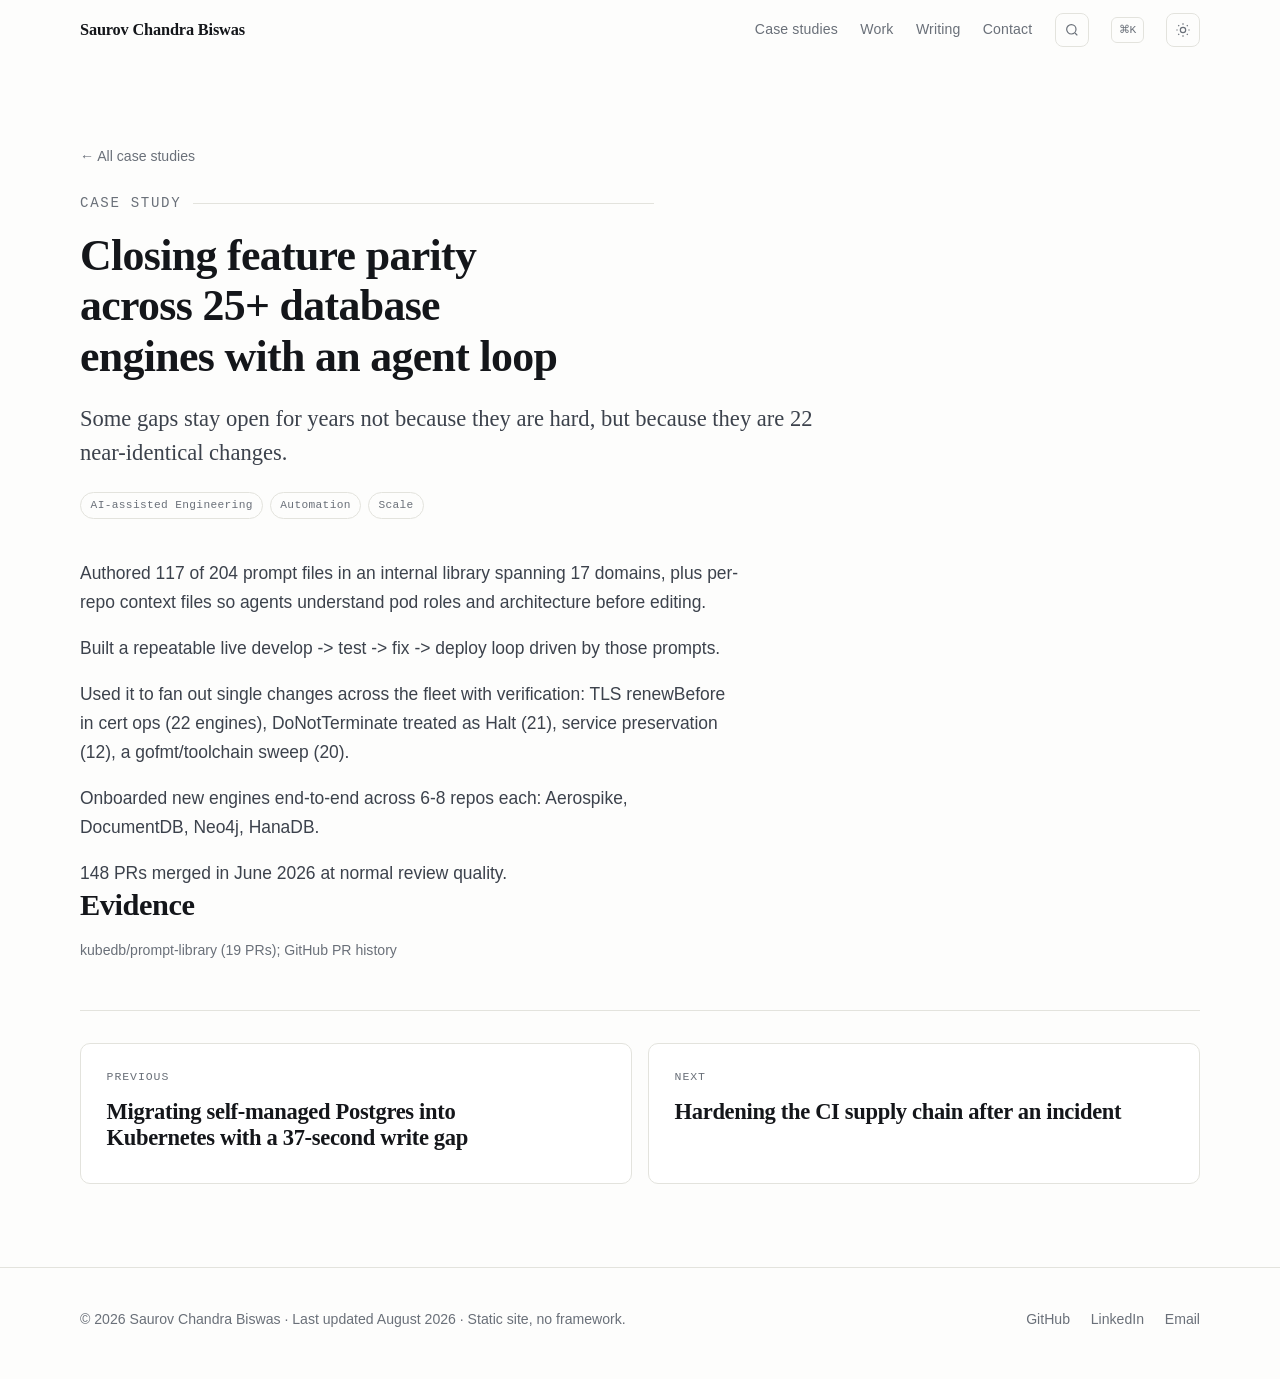
==== site/case/ai-parity.html @ ab9f9c37 "Add portfolio site Static site generated from data/profile.json by build.py. No framework and no run" ====
<!doctype html>
<html lang="en" class="no-js">
<head>
<meta charset="utf-8">
<meta name="viewport" content="width=device-width, initial-scale=1">
<title>Closing feature parity across 25+ database engines with an agent loop — Saurov Chandra Biswas</title>
<meta name="description" content="Some gaps stay open for years not because they are hard, but because they are 22 near-identical changes.">
<link rel="canonical" href="https://souravbiswassanto.github.io/case/ai-parity.html">
<meta property="og:type" content="website">
<meta property="og:title" content="Closing feature parity across 25+ database engines with an agent loop — Saurov Chandra Biswas">
<meta property="og:description" content="Some gaps stay open for years not because they are hard, but because they are 22 near-identical changes.">
<meta property="og:url" content="https://souravbiswassanto.github.io/case/ai-parity.html">
<meta property="og:image" content="https://souravbiswassanto.github.io/assets/hero.jpg">
<meta name="twitter:card" content="summary_large_image">
<meta name="theme-color" content="#fdfdfc" media="(prefers-color-scheme: light)">
<meta name="theme-color" content="#0e1014" media="(prefers-color-scheme: dark)">
<link rel="icon" href="data:image/svg+xml,<svg xmlns='http://www.w3.org/2000/svg' viewBox='0 0 100 100'><text y='.9em' font-size='90' font-family='Georgia,serif'>S</text></svg>">
<link rel="stylesheet" href="../styles/main.css">
<script>
(function(){try{var t=localStorage.getItem("theme");if(t)document.documentElement.setAttribute("data-theme",t);}catch(e){}})();
</script>

</head>
<body>
<a class="skip-link" href="#main">Skip to content</a>

<header class="site-header">
  <div class="wrap">
    <a class="brand" href="../index.html">Saurov Chandra Biswas</a>
    <nav class="site-nav" aria-label="Primary">
      <a class="nav-hide" href="../index.html#case-studies">Case studies</a>
      <a class="nav-hide" href="../index.html#work">Work</a>
      <a class="nav-hide" href="../index.html#writing">Writing</a>
      <a class="nav-hide" href="../index.html#contact">Contact</a>
      <a class="nav-keep" href="../index.html#work">Work</a>
      <a class="nav-keep" href="../index.html#contact">Contact</a>
      <button class="icon-btn" data-palette-open type="button" aria-label="Search this site"><svg viewBox="0 0 24 24" fill="none" stroke="currentColor" stroke-width="1.8" aria-hidden="true"><circle cx="11" cy="11" r="7"/><path d="m20 20-3.5-3.5"/></svg></button>
      <span class="kbd-hint" aria-hidden="true">⌘K</span>
      <button class="icon-btn" data-theme-toggle type="button" aria-label="Switch theme"><svg viewBox="0 0 24 24" fill="none" stroke="currentColor" stroke-width="1.8" aria-hidden="true"><circle cx="12" cy="12" r="4"/><path d="M12 2v2M12 20v2M4.9 4.9l1.4 1.4M17.7 17.7l1.4 1.4M2 12h2M20 12h2M4.9 19.1l1.4-1.4M17.7 6.3l1.4-1.4"/></svg></button>
    </nav>
  </div>
</header>

<main id="main">
<section class="case-hero">
  <div class="wrap">
    <a class="back-link" href="../index.html#case-studies">← All case studies</a>
    <p class="eyebrow">Case study</p>
    <h1>Closing feature parity across 25+ database engines with an agent loop</h1>
    <p class="hook">Some gaps stay open for years not because they are hard, but because they are 22 near-identical changes.</p>
    <div class="tags" style="margin-top:1.4rem"><span class="tag">AI-assisted Engineering</span><span class="tag">Automation</span><span class="tag">Scale</span></div>
  </div>
</section>
<section class="case-body">
  <div class="wrap">
    <div class="prose"><p>Authored 117 of 204 prompt files in an internal library spanning 17 domains, plus per-repo context files so agents understand pod roles and architecture before editing.</p><p>Built a repeatable live develop -&gt; test -&gt; fix -&gt; deploy loop driven by those prompts.</p><p>Used it to fan out single changes across the fleet with verification: TLS renewBefore in cert ops (22 engines), DoNotTerminate treated as Halt (21), service preservation (12), a gofmt/toolchain sweep (20).</p><p>Onboarded new engines end-to-end across 6-8 repos each: Aerospike, DocumentDB, Neo4j, HanaDB.</p><p>148 PRs merged in June 2026 at normal review quality.</p></div>
    
    <div class="prose">
      <h2>Evidence</h2>
      <p style="color:var(--muted);font-size:var(--step--1)">kubedb/prompt-library (19 PRs); GitHub PR history</p>
      
    </div>
    <div class="case-nav"><a class="card" href="migration.html"><p class="card-meta">Previous</p><h3>Migrating self-managed Postgres into Kubernetes with a 37-second write gap</h3></a><a class="card" href="supplychain.html"><p class="card-meta">Next</p><h3>Hardening the CI supply chain after an incident</h3></a></div>
  </div>
</section>
</main>
<div class="palette-backdrop" data-palette hidden>
  <div class="palette" role="dialog" aria-modal="true" aria-label="Search this site">
    <input type="text" placeholder="Jump to…" aria-label="Search" autocomplete="off" spellcheck="false">
    <ul><li data-search="home page"><a href="../index.html"><span>Home</span><span class="p-kind">page</span></a></li>
<li data-search="case studies section"><a href="../index.html#case-studies"><span>Case studies</span><span class="p-kind">section</span></a></li>
<li data-search="selected work section"><a href="../index.html#work"><span>Selected work</span><span class="p-kind">section</span></a></li>
<li data-search="writing &amp; talks section"><a href="../index.html#writing"><span>Writing &amp; talks</span><span class="p-kind">section</span></a></li>
<li data-search="release lifecycle section"><a href="../index.html#releases"><span>Release lifecycle</span><span class="p-kind">section</span></a></li>
<li data-search="experience section"><a href="../index.html#experience"><span>Experience</span><span class="p-kind">section</span></a></li>
<li data-search="toolkit section"><a href="../index.html#toolkit"><span>Toolkit</span><span class="p-kind">section</span></a></li>
<li data-search="education section"><a href="../index.html#education"><span>Education</span><span class="p-kind">section</span></a></li>
<li data-search="contact section"><a href="../index.html#contact"><span>Contact</span><span class="p-kind">section</span></a></li>
<li data-search="zero data loss across datacenters - proved by destroying the primary case study"><a href="../case/zero-data-loss.html"><span>Zero data loss across datacenters - proved by destroying the primary</span><span class="p-kind">case study</span></a></li>
<li data-search="the cost of always being ready for peak case study"><a href="../case/read-replica.html"><span>The cost of always being ready for peak</span><span class="p-kind">case study</span></a></li>
<li data-search="one control plane, 2000+ postgres clusters case study"><a href="../case/scale.html"><span>One control plane, 2000+ Postgres clusters</span><span class="p-kind">case study</span></a></li>
<li data-search="breaking postgresql on purpose, 16 different ways case study"><a href="../case/chaos.html"><span>Breaking PostgreSQL on purpose, 16 different ways</span><span class="p-kind">case study</span></a></li>
<li data-search="migrating self-managed postgres into kubernetes with a 37-second write gap case study"><a href="../case/migration.html"><span>Migrating self-managed Postgres into Kubernetes with a 37-second write gap</span><span class="p-kind">case study</span></a></li>
<li data-search="closing feature parity across 25+ database engines with an agent loop case study"><a href="../case/ai-parity.html"><span>Closing feature parity across 25+ database engines with an agent loop</span><span class="p-kind">case study</span></a></li>
<li data-search="hardening the ci supply chain after an incident case study"><a href="../case/supplychain.html"><span>Hardening the CI supply chain after an incident</span><span class="p-kind">case study</span></a></li>
<li data-search="chaos testing kubedb postgresql: building resilience with chaos mesh article"><a href="https://appscode.com/blog/post/chaos-testing-postgresql/"><span>Chaos Testing KubeDB PostgreSQL: Building Resilience with Chaos Mesh</span><span class="p-kind">article</span></a></li>
<li data-search="automating postgresql operations in kubernetes using kubedb article"><a href="https://appscode.com/blog/post/postgres-failover-and-disaster-recovery/"><span>Automating PostgreSQL Operations In Kubernetes Using KubeDB</span><span class="p-kind">article</span></a></li>
<li data-search="operator shard manager article"><a href="https://appscode.com/blog/post/operator-shard-manager-v2025.3.14/"><span>Operator Shard Manager</span><span class="p-kind">article</span></a></li>
<li data-search="postgresql wal archiving on nfs article"><a href="https://appscode.com/blog/post/postgres-wal-nfs/"><span>PostgreSQL WAL archiving on NFS</span><span class="p-kind">article</span></a></li>
<li data-search="effortlessly provision kubedb-managed databases at scale using kubedb operator shard manager talk"><a href="https://youtu.be/Jd3uc7t69Ec"><span>Effortlessly provision KubeDB-managed databases at scale using KubeDB Operator Shard Manager</span><span class="p-kind">talk</span></a></li>
<li data-search="provision and manage oracle database on kubernetes using kubedb talk"><a href="https://youtu.be/sxhzDyoko7M"><span>Provision and Manage Oracle Database on Kubernetes using KubeDB</span><span class="p-kind">talk</span></a></li>
<li data-search="github profile profile"><a href="https://github.com/souravbiswassanto"><span>GitHub profile</span><span class="p-kind">profile</span></a></li>
<li data-search="linkedin profile profile"><a href="https://linkedin.com/in/sourav-biswas-santo"><span>LinkedIn profile</span><span class="p-kind">profile</span></a></li></ul>
    <p class="p-empty" hidden>No matches.</p>
  </div>
</div>
<footer class="site-footer">
  <div class="wrap">
    <p>© 2026 Saurov Chandra Biswas · Last updated August 2026 · Static site, no framework.</p>
    <nav aria-label="Footer">
      <a href="https://github.com/souravbiswassanto" rel="me noopener">GitHub</a>
      <a href="https://linkedin.com/in/sourav-biswas-santo" rel="me noopener">LinkedIn</a>
      <a href="mailto:sourav.cse4.bu@gmail.com">Email</a>
      
    </nav>
  </div>
</footer>
<script src="../js/main.js" defer></script>
</body>
</html>
---- site/styles/main.css ----
/* ============================================================================
   Saurov Chandra Biswas — portfolio
   Editorial, type-led, near-monochrome. No web fonts, no frameworks.
   ========================================================================= */

/* ---------------------------------------------------------------- tokens */
:root {
  --font-display: ui-serif, "Iowan Old Style", "Palatino Linotype", Palatino, Georgia, serif;
  --font-sans: -apple-system, BlinkMacSystemFont, "Segoe UI", Roboto, Helvetica, Arial, sans-serif;
  --font-mono: ui-monospace, SFMono-Regular, "SF Mono", Menlo, Consolas, monospace;

  --step--1: clamp(0.82rem, 0.80rem + 0.10vw, 0.88rem);
  --step-0:  clamp(1.00rem, 0.97rem + 0.15vw, 1.09rem);
  --step-1:  clamp(1.20rem, 1.13rem + 0.35vw, 1.42rem);
  --step-2:  clamp(1.48rem, 1.34rem + 0.70vw, 1.94rem);
  --step-3:  clamp(1.90rem, 1.62rem + 1.40vw, 2.90rem);
  --step-4:  clamp(2.40rem, 1.90rem + 2.50vw, 4.20rem);

  --measure: 68ch;
  --page: 1120px;
  --gap: clamp(1rem, 0.6rem + 2vw, 2rem);

  --radius: 10px;
  --radius-lg: 16px;

  /* light */
  --bg: #fdfdfc;
  --bg-alt: #f5f5f2;
  --surface: #ffffff;
  --fg: #14161a;
  --fg-soft: #3c424c;
  --muted: #6a7079;
  --line: #e3e3dd;
  --line-strong: #cfcfc7;
  --accent: #1747c9;
  --accent-soft: #e8edfd;
  --shadow: 0 1px 2px rgba(20, 22, 26, .04), 0 8px 24px -12px rgba(20, 22, 26, .12);
}

@media (prefers-color-scheme: dark) {
  :root {
    --bg: #0e1014;
    --bg-alt: #14171d;
    --surface: #161a21;
    --fg: #e8eaee;
    --fg-soft: #c2c7d0;
    --muted: #949ba7;
    --line: #262b34;
    --line-strong: #38404c;
    --accent: #8fa8ff;
    --accent-soft: #1a2340;
    --shadow: 0 1px 2px rgba(0, 0, 0, .3), 0 8px 24px -12px rgba(0, 0, 0, .6);
  }
}

:root[data-theme="light"] {
  --bg: #fdfdfc; --bg-alt: #f5f5f2; --surface: #ffffff;
  --fg: #14161a; --fg-soft: #3c424c; --muted: #6a7079;
  --line: #e3e3dd; --line-strong: #cfcfc7;
  --accent: #1747c9; --accent-soft: #e8edfd;
  --shadow: 0 1px 2px rgba(20,22,26,.04), 0 8px 24px -12px rgba(20,22,26,.12);
}
:root[data-theme="dark"] {
  --bg: #0e1014; --bg-alt: #14171d; --surface: #161a21;
  --fg: #e8eaee; --fg-soft: #c2c7d0; --muted: #949ba7;
  --line: #262b34; --line-strong: #38404c;
  --accent: #8fa8ff; --accent-soft: #1a2340;
  --shadow: 0 1px 2px rgba(0,0,0,.3), 0 8px 24px -12px rgba(0,0,0,.6);
}

/* ---------------------------------------------------------------- base */
*, *::before, *::after { box-sizing: border-box; }

html { -webkit-text-size-adjust: 100%; scroll-behavior: smooth; }
@media (prefers-reduced-motion: reduce) { html { scroll-behavior: auto; } }

body {
  margin: 0;
  background: var(--bg);
  color: var(--fg);
  font-family: var(--font-sans);
  font-size: var(--step-0);
  line-height: 1.65;
  -webkit-font-smoothing: antialiased;
  text-rendering: optimizeLegibility;
}

h1, h2, h3, h4 {
  font-family: var(--font-display);
  font-weight: 600;
  line-height: 1.15;
  letter-spacing: -0.015em;
  margin: 0;
  text-wrap: balance;
}
h1 { font-size: var(--step-4); }
h2 { font-size: var(--step-3); }
h3 { font-size: var(--step-1); }

p { margin: 0 0 1em; }
p:last-child { margin-bottom: 0; }

a { color: var(--accent); text-decoration: none; }
a:where(:hover, :focus-visible) { text-decoration: underline; text-underline-offset: 3px; }

:focus-visible {
  outline: 2px solid var(--accent);
  outline-offset: 3px;
  border-radius: 3px;
}

img { max-width: 100%; height: auto; display: block; }
hr { border: 0; border-top: 1px solid var(--line); margin: 0; }

code, .mono, .num { font-family: var(--font-mono); font-variant-numeric: tabular-nums; }

.skip-link {
  position: absolute; left: -9999px; top: 0; z-index: 999;
  background: var(--accent); color: #fff; padding: .7em 1.2em; border-radius: 0 0 var(--radius) 0;
}
.skip-link:focus { left: 0; }

.visually-hidden {
  position: absolute; width: 1px; height: 1px; padding: 0; margin: -1px;
  overflow: hidden; clip: rect(0 0 0 0); white-space: nowrap; border: 0;
}

/* ---------------------------------------------------------------- layout */
.wrap { width: min(100% - 2.5rem, var(--page)); margin-inline: auto; }
.prose { width: min(100%, var(--measure)); }

.section { padding-block: clamp(3.5rem, 2rem + 6vw, 7rem); }
.section + .section { border-top: 1px solid var(--line); }
.section--alt { background: var(--bg-alt); }

.section-head { margin-bottom: clamp(2rem, 1rem + 3vw, 3.25rem); }
.eyebrow {
  font-family: var(--font-mono);
  font-size: var(--step--1);
  letter-spacing: .12em;
  text-transform: uppercase;
  color: var(--muted);
  margin: 0 0 .9rem;
  display: flex; align-items: center; gap: .75rem;
}
.eyebrow::after { content: ""; flex: 1; height: 1px; background: var(--line); }
.section-head p { color: var(--fg-soft); max-width: var(--measure); margin-top: .8rem; }

/* ---------------------------------------------------------------- header */
.site-header {
  position: sticky; top: 0; z-index: 50;
  background: color-mix(in srgb, var(--bg) 88%, transparent);
  backdrop-filter: saturate(1.6) blur(10px);
  border-bottom: 1px solid transparent;
  transition: border-color .2s ease;
}
.site-header[data-stuck="true"] { border-bottom-color: var(--line); }
.site-header .wrap {
  display: flex; align-items: center; gap: 1.5rem;
  height: 60px;
}
.brand {
  font-family: var(--font-display); font-weight: 600; font-size: 1.02rem;
  color: var(--fg); letter-spacing: -0.01em; white-space: nowrap;
}
.brand:hover { text-decoration: none; }
.site-nav { margin-left: auto; display: flex; align-items: center; gap: 1.4rem; }
.site-nav a {
  color: var(--muted); font-size: var(--step--1); letter-spacing: .01em;
}
.site-nav a:hover { color: var(--fg); text-decoration: none; }
/* Keep two anchors on small screens rather than stranding mobile users with no nav at all. */
@media (max-width: 860px) { .site-nav .nav-hide { display: none; } }
@media (max-width: 860px) { .site-nav .nav-keep { display: inline; } }
.site-nav .nav-keep { display: none; }

.icon-btn {
  display: inline-grid; place-items: center;
  width: 34px; height: 34px; padding: 0;
  background: transparent; color: var(--muted);
  border: 1px solid var(--line); border-radius: 8px;
  cursor: pointer; transition: color .15s, border-color .15s;
}
.icon-btn:hover { color: var(--fg); border-color: var(--line-strong); }
.icon-btn svg { width: 16px; height: 16px; }
.kbd-hint {
  font-family: var(--font-mono); font-size: .7rem; color: var(--muted);
  border: 1px solid var(--line); border-radius: 6px; padding: .15rem .4rem;
}
@media (max-width: 700px) { .kbd-hint { display: none; } }

/* ---------------------------------------------------------------- hero */
.hero { padding-block: clamp(3rem, 1.5rem + 7vw, 6.5rem) clamp(2.5rem, 1rem + 4vw, 4rem); }
.hero-grid {
  display: grid; gap: clamp(2rem, 1rem + 4vw, 4rem);
  grid-template-columns: minmax(0, 1fr);
  align-items: center;
}
@media (min-width: 900px) { .hero-grid { grid-template-columns: minmax(0, 1.55fr) minmax(0, 1fr); } }

.hero h1 { margin-bottom: .35em; }
.hero .role {
  font-family: var(--font-mono); font-size: var(--step--1);
  letter-spacing: .1em; text-transform: uppercase; color: var(--accent);
  margin: 0 0 1.3rem;
}
.hero .lede {
  font-family: var(--font-display);
  font-size: var(--step-1); line-height: 1.45; color: var(--fg-soft);
  max-width: 34ch; margin-bottom: 1.2rem;
}
.hero .sub { color: var(--muted); max-width: 52ch; font-size: var(--step-0); }

.hero-portrait {
  position: relative; justify-self: center; width: min(320px, 78vw);
}
.hero-portrait img {
  width: 100%; aspect-ratio: 1 / 1; object-fit: cover; object-position: center 22%;
  border-radius: var(--radius-lg);
  border: 1px solid var(--line);
  box-shadow: var(--shadow);
  filter: saturate(.96);
}
.hero-portrait::after {
  content: ""; position: absolute; inset: 14px -14px -14px 14px; z-index: -1;
  border: 1px solid var(--line-strong); border-radius: var(--radius-lg);
}

/* Scannable fact line — location, stack keywords, years. The three things a recruiter
   looks for before reading a word of prose. */
.meta-line {
  display: flex; flex-wrap: wrap; align-items: center; gap: .5rem .9rem;
  margin-top: 1.4rem; font-family: var(--font-mono);
  font-size: .76rem; letter-spacing: .04em; color: var(--muted);
}
.meta-line span { display: inline-flex; align-items: center; }
.meta-line span + span::before {
  content: ""; width: 3px; height: 3px; border-radius: 50%;
  background: var(--line-strong); margin-right: .9rem;
}

.cta-row { display: flex; flex-wrap: wrap; gap: .7rem; margin-top: 1.9rem; }
.btn {
  display: inline-flex; align-items: center; gap: .5rem;
  padding: .62rem 1.15rem; border-radius: 999px;
  font-size: var(--step--1); font-weight: 500; letter-spacing: .01em;
  border: 1px solid var(--line-strong); color: var(--fg); background: var(--surface);
  transition: border-color .15s, background .15s, transform .15s;
}
.btn:hover { text-decoration: none; border-color: var(--fg); transform: translateY(-1px); }
.btn--primary { background: var(--fg); color: var(--bg); border-color: var(--fg); }
.btn--primary:hover { background: var(--accent); border-color: var(--accent); color: #fff; }
.btn svg { width: 15px; height: 15px; }

/* ---------------------------------------------------------------- stats */
.stat-bar {
  border-block: 1px solid var(--line);
  background: var(--bg-alt);
}
.stat-grid {
  display: grid; grid-template-columns: repeat(2, minmax(0, 1fr));
}
@media (min-width: 700px) { .stat-grid { grid-template-columns: repeat(3, minmax(0, 1fr)); } }
@media (min-width: 1000px) { .stat-grid { grid-template-columns: repeat(6, minmax(0, 1fr)); } }
.stat {
  padding: 1.5rem 1.1rem;
  border-right: 1px solid var(--line);
  border-bottom: 1px solid var(--line);
}
.stat:last-child { border-right: 0; }
@media (min-width: 1000px) { .stat { border-bottom: 0; } }
.stat .v {
  font-family: var(--font-mono); font-size: var(--step-2); font-weight: 600;
  letter-spacing: -0.03em; line-height: 1; color: var(--fg);
}
.stat .l { font-size: var(--step--1); margin-top: .5rem; color: var(--fg-soft); }
.stat .s { font-size: .78rem; margin-top: .2rem; color: var(--muted); line-height: 1.4; }

/* ---------------------------------------------------------------- cards */
.card-grid { display: grid; gap: 1.15rem; grid-template-columns: repeat(auto-fill, minmax(min(100%, 320px), 1fr)); }

.card {
  display: flex; flex-direction: column;
  background: var(--surface);
  border: 1px solid var(--line);
  border-radius: var(--radius);
  padding: 1.5rem 1.6rem;
  transition: border-color .18s ease, transform .18s ease, box-shadow .18s ease;
}
a.card:hover { text-decoration: none; border-color: var(--line-strong); transform: translateY(-2px); box-shadow: var(--shadow); }
.card h3 { color: var(--fg); margin-bottom: .5rem; }
.card p { color: var(--fg-soft); font-size: var(--step--1); line-height: 1.6; }
.card .card-meta {
  font-family: var(--font-mono); font-size: .72rem; letter-spacing: .08em;
  text-transform: uppercase; color: var(--muted); margin-bottom: .8rem;
}
.card .more {
  margin-top: auto; padding-top: 1rem;
  font-size: var(--step--1); color: var(--accent); font-weight: 500;
  display: inline-flex; align-items: center; gap: .4rem;
}
a.card:hover .more .arrow { transform: translateX(3px); }
.more .arrow { transition: transform .18s ease; }

/* case study cards get a hook line in display type */
.card--case .hook {
  font-family: var(--font-display); font-size: 1.06rem; line-height: 1.45;
  color: var(--fg); margin-bottom: .75rem;
}

.tags { display: flex; flex-wrap: wrap; gap: .4rem; margin-top: 1rem; }
.tag {
  font-family: var(--font-mono); font-size: .7rem; letter-spacing: .03em;
  color: var(--muted); border: 1px solid var(--line); border-radius: 999px;
  padding: .2rem .6rem; white-space: nowrap;
}

/* ---------------------------------------------------------------- lists */
.bullets { list-style: none; margin: 0; padding: 0; }
.bullets li {
  position: relative; padding-left: 1.4rem; margin-bottom: .7rem;
  color: var(--fg-soft); font-size: var(--step-0); line-height: 1.6;
}
.bullets li::before {
  content: ""; position: absolute; left: 0; top: .68em;
  width: 6px; height: 1px; background: var(--line-strong);
}
.bullets strong { color: var(--fg); font-weight: 600; }

.rows { display: flex; flex-direction: column; }
.row {
  display: grid; gap: .3rem 1.5rem; padding: 1.15rem 0;
  border-bottom: 1px solid var(--line);
  grid-template-columns: minmax(0, 1fr);
}
@media (min-width: 760px) { .row { grid-template-columns: 9.5rem minmax(0, 1fr) auto; align-items: baseline; } }
.row:first-child { border-top: 1px solid var(--line); }
.row .when { font-family: var(--font-mono); font-size: var(--step--1); color: var(--muted); white-space: nowrap; }
.row .what { color: var(--fg); }
.row .what small { display: block; color: var(--muted); font-size: var(--step--1); margin-top: .15rem; }
.row .aside { font-size: var(--step--1); color: var(--muted); }

/* ---------------------------------------------------------------- experience */
.xp { display: grid; gap: clamp(1.5rem, 1rem + 2vw, 3rem); }
@media (min-width: 900px) { .xp { grid-template-columns: 15rem minmax(0, 1fr); } }
.xp-side .when { font-family: var(--font-mono); font-size: var(--step--1); color: var(--muted); }
.xp-side h3 { margin: .35rem 0 .2rem; }
.xp-side .org { color: var(--fg-soft); font-size: var(--step--1); }
.timeline { list-style: none; margin: 1.5rem 0 0; padding: 0; border-left: 1px solid var(--line); }
.timeline li { position: relative; padding: 0 0 .85rem 1.1rem; font-size: var(--step--1); color: var(--fg-soft); }
.timeline li::before {
  content: ""; position: absolute; left: -3.5px; top: .55em;
  width: 6px; height: 6px; border-radius: 50%; background: var(--line-strong);
}
.timeline li:last-child::before { background: var(--accent); }
.timeline .t-when { font-family: var(--font-mono); color: var(--muted); display: block; font-size: .74rem; }

/* ---------------------------------------------------------------- toolkit */
.toolkit { display: grid; gap: 1.6rem 2.5rem; }
@media (min-width: 760px) { .toolkit { grid-template-columns: repeat(2, minmax(0, 1fr)); } }
@media (min-width: 1040px) { .toolkit { grid-template-columns: repeat(3, minmax(0, 1fr)); } }
.toolkit h3 {
  font-family: var(--font-mono); font-size: .74rem; letter-spacing: .12em;
  text-transform: uppercase; color: var(--muted); font-weight: 500; margin-bottom: .7rem;
}
.toolkit p { color: var(--fg-soft); font-size: var(--step--1); line-height: 1.75; }

/* ---------------------------------------------------------------- writing */
.writing-list { list-style: none; margin: 0; padding: 0; }
.writing-list li { border-bottom: 1px solid var(--line); }
.writing-list li:first-child { border-top: 1px solid var(--line); }
.writing-list a {
  display: grid; gap: .2rem 1.5rem; padding: 1.15rem .4rem 1.15rem 0;
  grid-template-columns: minmax(0, 1fr);
  color: var(--fg);
}
@media (min-width: 700px) { .writing-list a { grid-template-columns: 6.5rem minmax(0, 1fr) 1.5rem; align-items: baseline; } }
.writing-list a:hover { text-decoration: none; }
.writing-list a:hover .w-title { color: var(--accent); }
.w-date { font-family: var(--font-mono); font-size: var(--step--1); color: var(--muted); }
.w-title { font-family: var(--font-display); font-size: 1.1rem; line-height: 1.35; transition: color .15s; }
.w-title small { display: block; font-family: var(--font-sans); font-size: var(--step--1); color: var(--muted); margin-top: .25rem; }
.w-arrow { color: var(--muted); justify-self: end; }

details.disclosure { border-top: 1px solid var(--line); }
details.disclosure summary {
  cursor: pointer; padding: 1.1rem 0; list-style: none;
  font-size: var(--step--1); color: var(--muted);
  display: flex; align-items: center; gap: .5rem;
}
details.disclosure summary::-webkit-details-marker { display: none; }
details.disclosure summary::before { content: "+"; font-family: var(--font-mono); color: var(--accent); }
details.disclosure[open] summary::before { content: "−"; }
details.disclosure summary:hover { color: var(--fg); }

/* ---------------------------------------------------------------- table */
.table-wrap { overflow-x: auto; }
table.data { border-collapse: collapse; width: 100%; font-size: var(--step--1); }
table.data th, table.data td { text-align: left; padding: .75rem 1rem .75rem 0; border-bottom: 1px solid var(--line); vertical-align: baseline; }
table.data th { color: var(--muted); font-weight: 500; font-family: var(--font-mono); font-size: .72rem; letter-spacing: .08em; text-transform: uppercase; }
table.data td.n { font-family: var(--font-mono); }

/* ---------------------------------------------------------------- pull / callout */
.pull {
  font-family: var(--font-display); font-size: var(--step-1); line-height: 1.45;
  color: var(--fg); border-left: 2px solid var(--accent);
  padding-left: 1.4rem; margin: 2rem 0;
}
.callout {
  background: var(--accent-soft); border: 1px solid color-mix(in srgb, var(--accent) 22%, transparent);
  border-radius: var(--radius); padding: 1.2rem 1.4rem; margin: 2rem 0;
  font-size: var(--step--1); color: var(--fg-soft);
}
.callout b { color: var(--fg); }
.result {
  display: grid; gap: 1rem; margin: 2rem 0;
  grid-template-columns: repeat(auto-fit, minmax(min(100%, 180px), 1fr));
}
.result > div {
  border: 1px solid var(--line); border-radius: var(--radius);
  padding: 1.1rem 1.2rem; background: var(--surface);
}
.result .v { font-family: var(--font-mono); font-size: var(--step-1); font-weight: 600; letter-spacing: -.02em; }
.result .l { font-size: var(--step--1); color: var(--muted); margin-top: .3rem; line-height: 1.45; }

/* ---------------------------------------------------------------- figure */
figure.diagram { margin: 2.5rem 0; }
figure.diagram .frame {
  border: 1px solid var(--line); border-radius: var(--radius);
  background: var(--surface); padding: 1.5rem clamp(.75rem, 2vw, 1.75rem);
  overflow-x: auto;
}
figure.diagram svg { width: 100%; height: auto; display: block; min-width: 460px; }
figure.diagram figcaption {
  font-size: var(--step--1); color: var(--muted); margin-top: .85rem;
  padding-left: .2rem; line-height: 1.55;
}

/* diagram theming hooks */
.d-line { stroke: var(--line-strong); }
.d-box { fill: var(--bg-alt); stroke: var(--line-strong); }
.d-box-accent { fill: var(--accent-soft); stroke: var(--accent); }
.d-text { fill: var(--fg); font-family: var(--font-sans); font-size: 13px; }
.d-text-sm { fill: var(--muted); font-family: var(--font-mono); font-size: 11px; }
.d-accent { fill: var(--accent); }
.d-stroke-accent { stroke: var(--accent); fill: none; }
.d-dead { stroke: var(--muted); opacity: .45; }

/* ---------------------------------------------------------------- case page */
.case-hero { padding-block: clamp(2.5rem, 1.5rem + 5vw, 5rem) clamp(1.5rem, 1rem + 2vw, 2.5rem); }
.case-hero .eyebrow { max-width: var(--measure); }
.case-hero h1 { font-size: var(--step-3); max-width: 22ch; }
.case-hero .hook {
  font-family: var(--font-display); font-size: var(--step-1); line-height: 1.5;
  color: var(--fg-soft); max-width: var(--measure); margin-top: 1.3rem;
}
.case-body { padding-bottom: clamp(3rem, 2rem + 4vw, 6rem); }
.case-body h2 { font-size: var(--step-2); margin: 2.75rem 0 1rem; }
.case-body h2:first-child { margin-top: 0; }
.case-body p, .case-body li { color: var(--fg-soft); }
.case-body .prose > p { max-width: var(--measure); }

.back-link {
  display: inline-flex; align-items: center; gap: .45rem;
  font-size: var(--step--1); color: var(--muted); margin-bottom: 1.5rem;
}
.back-link:hover { color: var(--accent); text-decoration: none; }

.case-nav {
  display: grid; gap: 1rem; margin-top: 3rem; padding-top: 2rem; border-top: 1px solid var(--line);
  grid-template-columns: repeat(auto-fit, minmax(min(100%, 260px), 1fr));
}

/* ---------------------------------------------------------------- contact */
.contact-grid { display: grid; gap: 2rem; align-items: start; }
@media (min-width: 820px) { .contact-grid { grid-template-columns: minmax(0, 1.2fr) minmax(0, 1fr); } }
.contact-list { list-style: none; margin: 0; padding: 0; }
.contact-list li { border-bottom: 1px solid var(--line); }
.contact-list li:first-child { border-top: 1px solid var(--line); }
.contact-list a { display: flex; align-items: center; gap: .9rem; padding: .95rem .2rem; color: var(--fg); }
.contact-list a:hover { text-decoration: none; color: var(--accent); }
.contact-list svg { width: 17px; height: 17px; color: var(--muted); flex: none; }
.contact-list .c-label { font-family: var(--font-mono); font-size: .72rem; letter-spacing: .1em; text-transform: uppercase; color: var(--muted); width: 5.5rem; flex: none; }

/* ---------------------------------------------------------------- footer */
.site-footer { border-top: 1px solid var(--line); padding-block: 2.5rem 3rem; }
.site-footer .wrap { display: flex; flex-wrap: wrap; gap: 1rem 2rem; align-items: center; justify-content: space-between; }
.site-footer p { color: var(--muted); font-size: var(--step--1); margin: 0; }
.site-footer nav { display: flex; gap: 1.3rem; }
.site-footer nav a { color: var(--muted); font-size: var(--step--1); }
.site-footer nav a:hover { color: var(--fg); }

/* ---------------------------------------------------------------- palette */
.palette-backdrop {
  position: fixed; inset: 0; z-index: 100;
  background: color-mix(in srgb, var(--bg) 55%, rgba(0,0,0,.45));
  backdrop-filter: blur(3px);
  display: grid; align-items: start; justify-items: center;
  padding-top: min(18vh, 140px);
}
.palette-backdrop[hidden] { display: none; }
.palette {
  width: min(100% - 2rem, 540px);
  background: var(--surface); border: 1px solid var(--line-strong);
  border-radius: var(--radius); box-shadow: 0 24px 60px -20px rgba(0,0,0,.4);
  overflow: hidden;
}
.palette input {
  width: 100%; border: 0; border-bottom: 1px solid var(--line);
  padding: 1rem 1.2rem; font-size: var(--step-0); font-family: inherit;
  background: transparent; color: var(--fg);
}
.palette input:focus { outline: none; }
.palette ul { list-style: none; margin: 0; padding: .4rem; max-height: 320px; overflow-y: auto; }
.palette li a {
  display: flex; align-items: center; gap: .8rem;
  padding: .6rem .8rem; border-radius: 7px; color: var(--fg-soft); font-size: var(--step--1);
}
.palette li a:hover, .palette li[data-active="true"] a { background: var(--bg-alt); color: var(--fg); text-decoration: none; }
.palette .p-kind { font-family: var(--font-mono); font-size: .68rem; letter-spacing: .08em; text-transform: uppercase; color: var(--muted); margin-left: auto; }
.palette .p-empty { padding: 1.2rem; color: var(--muted); font-size: var(--step--1); text-align: center; }

/* ---------------------------------------------------------------- motion */
.reveal { opacity: 0; transform: translateY(14px); }
.reveal.is-in { opacity: 1; transform: none; transition: opacity .6s ease, transform .6s cubic-bezier(.2,.7,.3,1); }
@media (prefers-reduced-motion: reduce) {
  .reveal, .reveal.is-in { opacity: 1; transform: none; transition: none; }
  .btn:hover, a.card:hover { transform: none; }
}
.no-js .reveal { opacity: 1; transform: none; }

/* ---------------------------------------------------------------- print */
@media print {
  .site-header, .site-footer, .palette-backdrop, .cta-row, .hero-portrait { display: none !important; }
  body { background: #fff; color: #000; font-size: 11pt; }
  .section { padding-block: 1rem; border: 0; }
  a { color: #000; text-decoration: underline; }
  .card { break-inside: avoid; border-color: #ccc; }
}
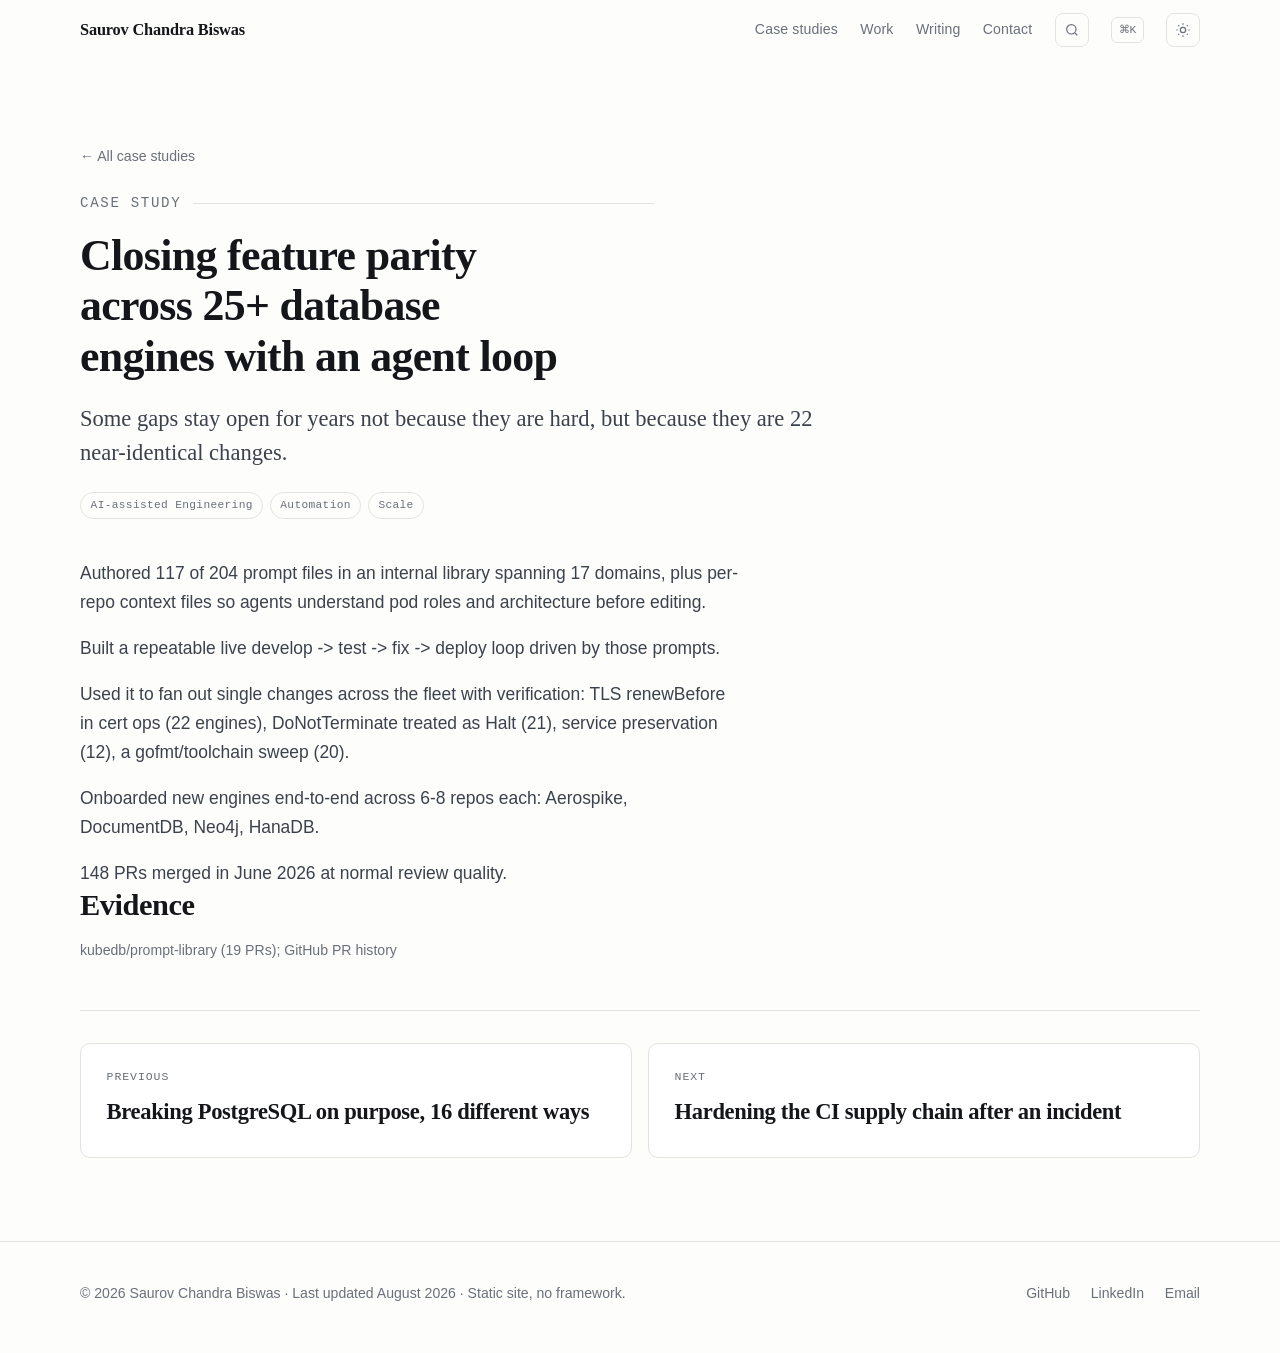
==== commit cf8ab6a0: "Add migration case studies, Kubernetes depth and leadership sections Adds the production PostgreSQL " ====
--- a/site/case/ai-parity.html
+++ b/site/case/ai-parity.html
@@ -56,11 +56,12 @@
     <div class="prose"><p>Authored 117 of 204 prompt files in an internal library spanning 17 domains, plus per-repo context files so agents understand pod roles and architecture before editing.</p><p>Built a repeatable live develop -&gt; test -&gt; fix -&gt; deploy loop driven by those prompts.</p><p>Used it to fan out single changes across the fleet with verification: TLS renewBefore in cert ops (22 engines), DoNotTerminate treated as Halt (21), service preservation (12), a gofmt/toolchain sweep (20).</p><p>Onboarded new engines end-to-end across 6-8 repos each: Aerospike, DocumentDB, Neo4j, HanaDB.</p><p>148 PRs merged in June 2026 at normal review quality.</p></div>
     
     <div class="prose">
+      
       <h2>Evidence</h2>
       <p style="color:var(--muted);font-size:var(--step--1)">kubedb/prompt-library (19 PRs); GitHub PR history</p>
       
     </div>
-    <div class="case-nav"><a class="card" href="migration.html"><p class="card-meta">Previous</p><h3>Migrating self-managed Postgres into Kubernetes with a 37-second write gap</h3></a><a class="card" href="supplychain.html"><p class="card-meta">Next</p><h3>Hardening the CI supply chain after an incident</h3></a></div>
+    <div class="case-nav"><a class="card" href="chaos.html"><p class="card-meta">Previous</p><h3>Breaking PostgreSQL on purpose, 16 different ways</h3></a><a class="card" href="supplychain.html"><p class="card-meta">Next</p><h3>Hardening the CI supply chain after an incident</h3></a></div>
   </div>
 </section>
 </main>
@@ -73,14 +74,17 @@
 <li data-search="writing &amp; talks section"><a href="../index.html#writing"><span>Writing &amp; talks</span><span class="p-kind">section</span></a></li>
 <li data-search="release lifecycle section"><a href="../index.html#releases"><span>Release lifecycle</span><span class="p-kind">section</span></a></li>
 <li data-search="experience section"><a href="../index.html#experience"><span>Experience</span><span class="p-kind">section</span></a></li>
+<li data-search="kubernetes depth section"><a href="../index.html#kubernetes"><span>Kubernetes depth</span><span class="p-kind">section</span></a></li>
+<li data-search="how i run the team section"><a href="../index.html#leading"><span>How I run the team</span><span class="p-kind">section</span></a></li>
 <li data-search="toolkit section"><a href="../index.html#toolkit"><span>Toolkit</span><span class="p-kind">section</span></a></li>
 <li data-search="education section"><a href="../index.html#education"><span>Education</span><span class="p-kind">section</span></a></li>
 <li data-search="contact section"><a href="../index.html#contact"><span>Contact</span><span class="p-kind">section</span></a></li>
+<li data-search="moving a bank&#x27;s ledger, and proving it arrived intact case study"><a href="../case/cutover-night.html"><span>Moving a bank&#x27;s ledger, and proving it arrived intact</span><span class="p-kind">case study</span></a></li>
+<li data-search="the gate that signed off 4,003 tables case study"><a href="../case/verification-gate.html"><span>The gate that signed off 4,003 tables</span><span class="p-kind">case study</span></a></li>
+<li data-search="one control plane, 2000+ postgres clusters case study"><a href="../case/scale.html"><span>One control plane, 2000+ Postgres clusters</span><span class="p-kind">case study</span></a></li>
 <li data-search="zero data loss across datacenters - proved by destroying the primary case study"><a href="../case/zero-data-loss.html"><span>Zero data loss across datacenters - proved by destroying the primary</span><span class="p-kind">case study</span></a></li>
 <li data-search="the cost of always being ready for peak case study"><a href="../case/read-replica.html"><span>The cost of always being ready for peak</span><span class="p-kind">case study</span></a></li>
-<li data-search="one control plane, 2000+ postgres clusters case study"><a href="../case/scale.html"><span>One control plane, 2000+ Postgres clusters</span><span class="p-kind">case study</span></a></li>
 <li data-search="breaking postgresql on purpose, 16 different ways case study"><a href="../case/chaos.html"><span>Breaking PostgreSQL on purpose, 16 different ways</span><span class="p-kind">case study</span></a></li>
-<li data-search="migrating self-managed postgres into kubernetes with a 37-second write gap case study"><a href="../case/migration.html"><span>Migrating self-managed Postgres into Kubernetes with a 37-second write gap</span><span class="p-kind">case study</span></a></li>
 <li data-search="closing feature parity across 25+ database engines with an agent loop case study"><a href="../case/ai-parity.html"><span>Closing feature parity across 25+ database engines with an agent loop</span><span class="p-kind">case study</span></a></li>
 <li data-search="hardening the ci supply chain after an incident case study"><a href="../case/supplychain.html"><span>Hardening the CI supply chain after an incident</span><span class="p-kind">case study</span></a></li>
 <li data-search="chaos testing kubedb postgresql: building resilience with chaos mesh article"><a href="https://appscode.com/blog/post/chaos-testing-postgresql/"><span>Chaos Testing KubeDB PostgreSQL: Building Resilience with Chaos Mesh</span><span class="p-kind">article</span></a></li>
--- a/site/styles/main.css
+++ b/site/styles/main.css
@@ -315,6 +315,66 @@
   padding: .2rem .6rem; white-space: nowrap;
 }
 
+/* ------------------------------------------------------------- work domains */
+/* Four capability areas, each ending in one hard number. Numbered so the reader
+   sees four discrete things rather than a wall of prose. */
+.domains {
+  display: grid; gap: 1px; background: var(--line);
+  border: 1px solid var(--line); border-radius: var(--radius); overflow: hidden;
+}
+@media (min-width: 760px)  { .domains { grid-template-columns: repeat(2, minmax(0, 1fr)); } }
+@media (min-width: 1100px) { .domains { grid-template-columns: repeat(3, minmax(0, 1fr)); } }
+.domain {
+  background: var(--surface); padding: 1.6rem 1.7rem;
+  counter-increment: domain; position: relative;
+}
+.domain h3 {
+  font-size: var(--step-1); margin-bottom: .55rem; padding-left: 1.9rem;
+}
+.domain h3::before {
+  content: "0" counter(domain);
+  position: absolute; left: 1.7rem;
+  font-family: var(--font-mono); font-size: .72rem; font-weight: 500;
+  color: var(--accent); letter-spacing: .04em; padding-top: .45em;
+}
+.domain p { color: var(--fg-soft); font-size: var(--step--1); line-height: 1.65; margin-bottom: .9rem; }
+.domain .domain-proof {
+  margin: 0; font-family: var(--font-mono); font-size: .74rem; letter-spacing: .02em;
+  color: var(--fg); padding-top: .8rem; border-top: 1px solid var(--line);
+}
+.domains { counter-reset: domain; }
+
+/* ------------------------------------------------------------- leadership */
+/* Numbered practices. Deliberately a list, not cards: these are habits in sequence,
+   and a reader should be able to run down them without choosing where to look. */
+.practices { list-style: none; margin: 0; padding: 0; counter-reset: practice; }
+.practice {
+  counter-increment: practice;
+  display: grid; gap: .2rem 1.6rem; padding: 1.6rem 0;
+  border-top: 1px solid var(--line);
+  grid-template-columns: minmax(0, 1fr);
+}
+.practice:last-child { border-bottom: 1px solid var(--line); }
+@media (min-width: 820px) {
+  .practice { grid-template-columns: 2.5rem minmax(0, 1fr) 15rem; align-items: start; }
+  .practice::before {
+    content: "0" counter(practice);
+    font-family: var(--font-mono); font-size: .74rem; color: var(--accent);
+    grid-row: span 2; padding-top: .4em;
+  }
+}
+.practice h3 { font-size: var(--step-1); margin-bottom: .45rem; }
+.practice p { color: var(--fg-soft); font-size: var(--step--1); line-height: 1.65; margin: 0; }
+.practice .practice-proof {
+  font-family: var(--font-mono); font-size: .74rem; color: var(--muted);
+  padding-top: .3rem;
+}
+@media (min-width: 820px) {
+  .practice h3 { grid-column: 2; }
+  .practice > p:not(.practice-proof) { grid-column: 2; }
+  .practice .practice-proof { grid-column: 3; grid-row: 1 / span 2; padding-top: .45em; text-align: right; }
+}
+
 /* ---------------------------------------------------------------- lists */
 .bullets { list-style: none; margin: 0; padding: 0; }
 .bullets li {
@@ -537,3 +597,18 @@
   a { color: #000; text-decoration: underline; }
   .card { break-inside: avoid; border-color: #ccc; }
 }
+
+/* ------------------------------------------------------------- upstream defects */
+.defects { list-style: none; margin: 0; padding: 0; display: grid; gap: 1.15rem; }
+@media (min-width: 820px) { .defects { grid-template-columns: repeat(2, minmax(0, 1fr)); } }
+.defect {
+  background: var(--surface); border: 1px solid var(--line);
+  border-radius: var(--radius); padding: 1.5rem 1.6rem;
+}
+.defect h3 { font-size: var(--step-1); margin-bottom: .6rem; }
+.defect p { color: var(--fg-soft); font-size: var(--step--1); line-height: 1.65; }
+.defect .defect-found {
+  color: var(--muted); border-left: 2px solid var(--line-strong);
+  padding-left: .9rem; margin: .9rem 0;
+}
+.defect .defect-ref { margin: 0; font-family: var(--font-mono); font-size: .74rem; }
